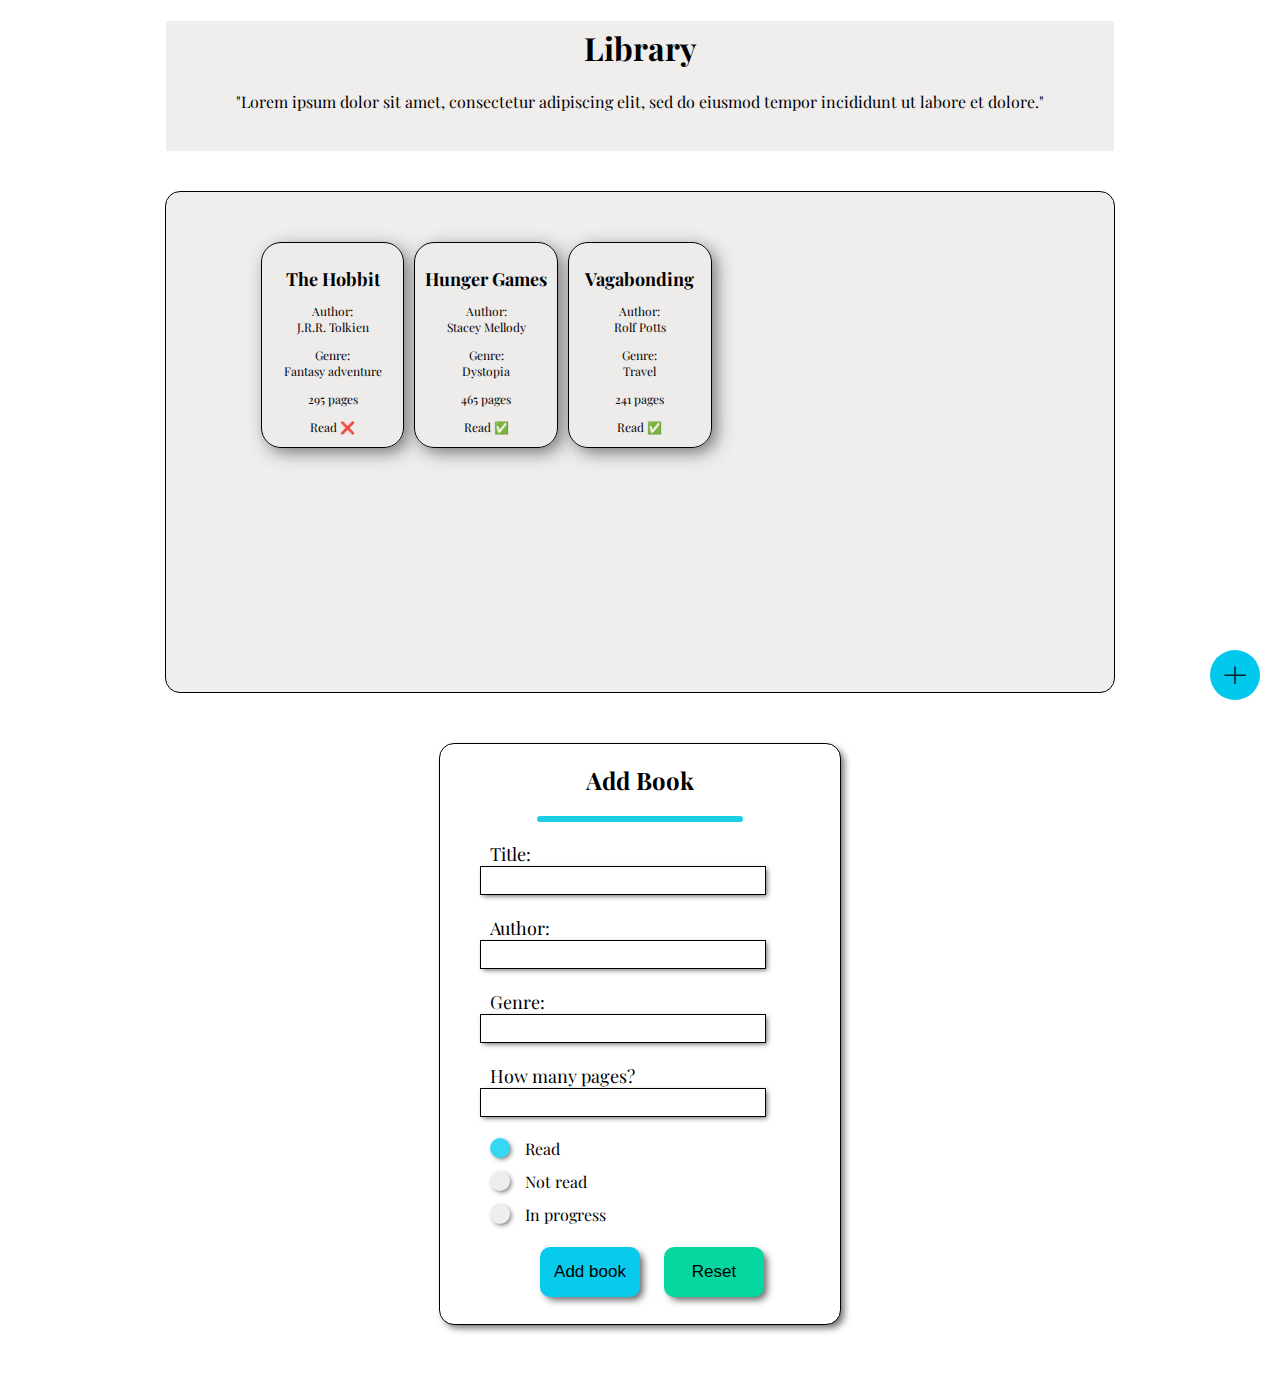
==== index.html @ d7f10670 "form added" ====
<!DOCTYPE html>
    <html lang="en">
    <head>
        <meta charset="UTF-8" />
        <meta name="viewport" content="width=device-width, initial-scale=1.0" />
        <link rel="stylesheet" href="styles.css" />
        <link
        href="https://fonts.googleapis.com/css2?family=Playfair+Display:wght@700&display=swap"
        rel="stylesheet"
        />
        <title>Library</title>
    </head>
    <body>
        <div class="container">
        <header>
            <h1>Library</h1>
            <p>
            "Lorem ipsum dolor sit amet, consectetur adipiscing elit, sed do
            eiusmod tempor incididunt ut labore et dolore."
            </p>
        </header>

        <div class="add-book">
            <img src="plus-512.png" alt="plus sign" />
        </div>

        <div class="library">
            <div class="grid-container">
            <!--This is where the book cards lives-->
            </div>
        </div>

        <form>
            <h2>Add Book</h2>
            <hr class="divider" />


                <label for="title" class="text-label">Title:</label>
                <br />
                <input type="text" id="title" name="title" value="" />

                <br /><br />

                <label for="author" class="text-label">Author:</label>
                <br />
                <input type="text" id="author" name="author" value="" />

                <br /><br />

                <label for="genre" class="text-label">Genre: </label>
                <br />
                <input type="text" id="genre" name="genre" value="" />

                <br /><br />

                <label for="pages" class="text-label">How many pages?</label>
                <br />

                <input type="number" id="pages" name="pages" min="1" max="99999" />

                <br /><br />

                <label for="book-read" class="radio-container"
                    >Read
                    <input
                    type="radio"
                    checked="checked"
                    name="readingStatus"
                    id="book-read"
                    value="read"
                    />
                    <span class="checkmark"></span>
                </label>
                <label for="not-read" class="radio-container"
                    >Not read
                    <input
                    type="radio"
                    name="readingStatus"
                    id="not-read"
                    value="not-read"
                    />
                    <span class="checkmark"></span>
                </label>
                <label for="in-progress" class="radio-container"
                    >In progress
                    <input
                    type="radio"
                    id="in-progress"
                    name="readingStatus"
                    value="in-progress"
                    />
                    <span class="checkmark"></span>
                </label>


            <input type="button" value="Add book" class="book-button" id="add-book" />
            <input type="reset" value="Reset" class="book-button" />
        </form>
        </div>

        <script src="library.js"></script>
    </body>
    </html>
---- styles.css ----
body {
    background-image: url(bookshelf.jpg);
    background-size: cover;
    font-family: 'Playfair Display', serif
}

header {
    text-align: center;
    margin: auto;
    background-color: rgba(238, 235, 235, 0.89);
    width: 75%;
    height: 130px;
}

header>h1 {
    padding-top: 5px;
}

/*add book button plus sign image*/
img {
    height: 50px;
    width: 50px;
}

form {
    background-color: rgb(255, 255, 255);
    border: 1px solid black;
    width: 400px;
    height: 580px;
    margin: 50px auto;
    border-radius: 15px;
    box-shadow: 4px 4px 7px -1px rgba(63, 61, 61, 0.75);
}

form h2 {
    text-align: center;
}

input {
    margin-left: 40px;
}

input[type="text"],
input[type="number"] {
    height: 25px;
    width: 70%;
    font-size: 15px;
    font-family: 'Playfair Display', serif;
    box-shadow: 2px 2px 5px -1px rgba(50, 50, 50, 0.75);
    border: 1px solid black;
}

input[type="radio"] {
    margin-left: 100px;
    color: #06d6a0;
}

input[type="button"] {
    margin-left: 100px;
    background-color:rgb(8, 202, 236);
}

input[type="reset"] {
    margin-left: 20px;
    background-color: #06d6a0;
}

/*This holds all the content*/
.container {
    width: 100%;
    height: 100%;
}
.library {
    text-align: center;
    margin: 40px auto;
    width: 75%;
    height: 500px;
    background-color: rgba(238, 235, 235, 0.89);
    border-radius: 15px;
    border: 1px solid black;
}

.grid-container {
    margin: auto;
    padding-top: 50px;
    width: 80%;
    height: 100%;
    display: grid;
    grid-template-columns: repeat(5, 1fr);
    grid-template-rows: repeat(4, 1fr);
    grid-column-gap: 10px;
    grid-row-gap: 10px;
}

.book-card {
    border: 1px solid black;
    font-size: 12px;
    border-radius: 20px;
    box-shadow: 5px 5px 17px -1px rgba(79, 79, 79, 0.79);
    background-color: rgba(238, 235, 235, 0.931);
    transition-duration: 1s;
}

.book-card:hover {
    transform: scale(1.1);
}

.book-card h4 {
    font-size: 150%;
    margin-bottom: 10px;
}

.add-book {
    background-color: rgb(0, 200, 236);
    height: 50px;
    width: 50px;
    border-radius: 10px;
    margin: auto;
    border-radius: 40px;
    position: absolute;
    top: 650px;
    right: 20px;
    z-index: 1;
    transition-duration: 0.5s;
}

.add-book:hover {
    transform: rotate(45deg) scale(1.2);
}


/*----------Form------------*/

.divider {
    width: 50%;
    border: 3px solid rgb(28, 206, 230);
    border-radius: 5px;
    margin-bottom: 20px;

}

.text-label {
    margin-left: 50px;
    font-size: 18px;
}
.book-button {
    margin-top: 10px;
    width: 100px;
    height: 50px;
    border-radius: 10px;
    border: none;
    box-shadow: 4px 4px 7px -1px rgba(50, 50, 50, 0.75);    
    font-size: 17px;
    transition-duration: 1s;
    }

.book-button:hover{
    transform: scale(1.1);
}
input[type="button"]:hover {
    background-color:rgb(98, 184, 255);
}

input[type="reset"]:hover {
    background-color: #06f096;
}

 /* The radio button container */
.radio-container {
    display: block;
    position: relative;
    padding-left: 35px;
    margin-bottom: 12px;
    margin-left: 50px;
    cursor: pointer;
    -webkit-user-select: none;
    -moz-user-select: none;
    -ms-user-select: none;
    user-select: none;
}

/* Hide the browser's default radio button */
.radio-container input {
    position: absolute;
    opacity: 0;
    cursor: pointer;
}

/* Create a custom radio button */
.checkmark {
    position: absolute;
    top: 0;
    left: 0;
    height: 20px;
    width: 20px;
    background-color: #eee;
    border-radius: 50%;
    box-shadow: 2px 2px 5px -1px rgba(50, 50, 50, 0.75);
}

/* On mouse-over, add a grey background color */
.radio-container:hover input ~ .checkmark {
    background-color: #ccc;
}

/* When the radio button is checked, add a blue background */
.radio-container input:checked ~ .checkmark {
    background-color: rgb(53, 215, 243);
}



@media only screen and (max-width: 1100px) {
    .grid-container {
        grid-template-columns: repeat(3, 1fr);
        grid-template-rows: repeat(4, 1fr);
    }
}

@media only screen and (max-width: 800px) {
    .grid-container {
        grid-template-columns: repeat(2, 1fr);
        grid-template-rows: repeat(4, 1fr);
    }
}

@media only screen and (max-width: 500px) {
    .library {
        height: fit-content;
    }

    .grid-container {
        grid-template-columns: repeat(1, 1fr);
        grid-auto-rows: minmax(min-content, max-content);
    }
}
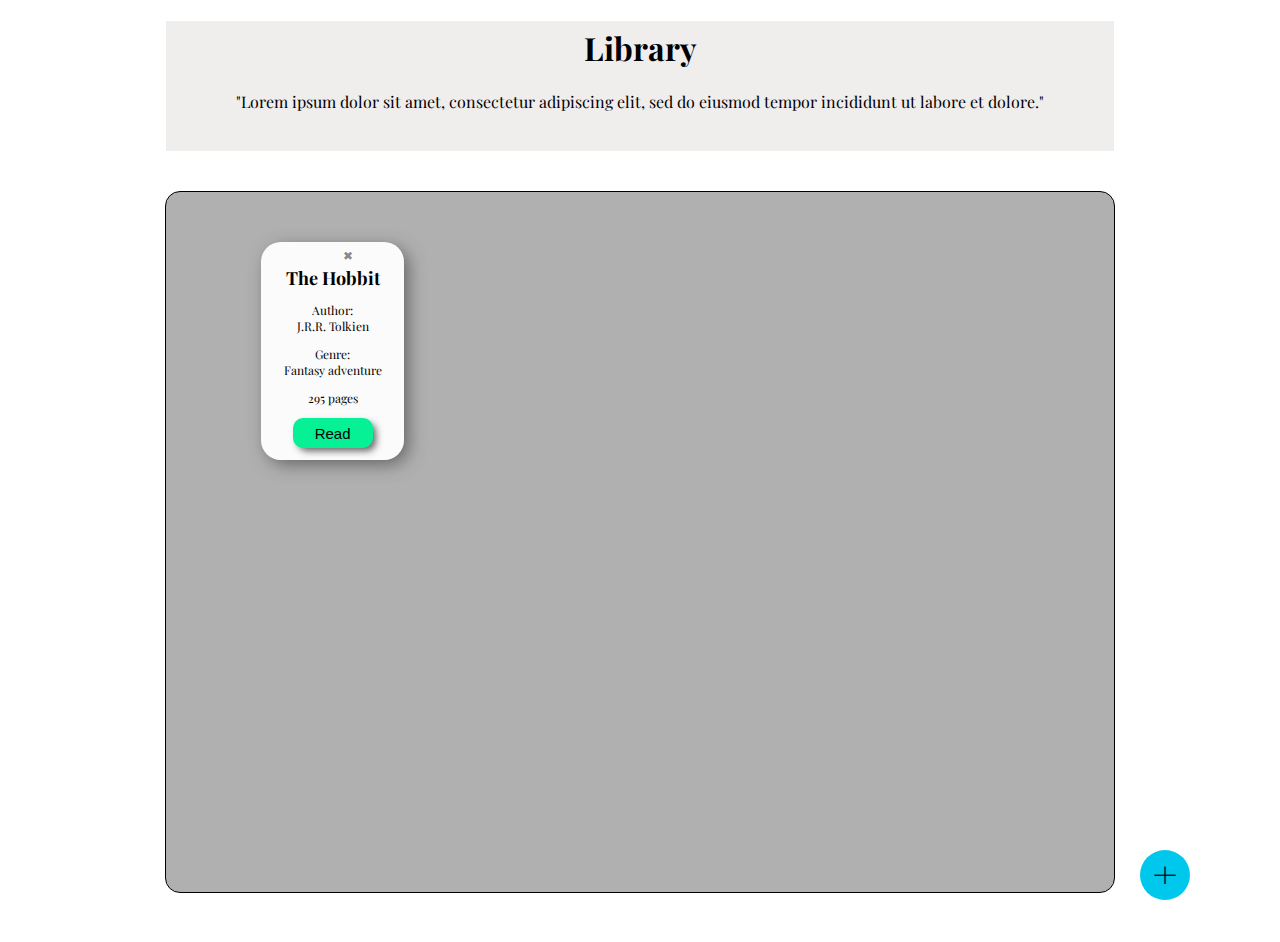
==== commit 3da384a5: "now u can add and remove books to and from library. From view and from array" ====
--- a/index.html
+++ b/index.html
@@ -27,10 +27,19 @@
         <div class="library">
             <div class="grid-container">
             <!--This is where the book cards lives-->
+                <div class="book-card">
+                    <span class='close-book-card'>&#10006;</span>
+                    <div><h4>The Hobbit</h4></div>
+                    <div><p>Author:<br> J.R.R. Tolkien</p></div>
+                    <div><p> Genre:<br> Fantasy adventure</p></div>
+                    <div><p> 295 pages</p></div>
+                    <div><button class="reading-status-btn">Read</button></div>
+                </div>
             </div>
         </div>
 
-        <form>
+        <form class='alert'>
+            <span class="close-window">&#10006;</span>
             <h2>Add Book</h2>
             <hr class="divider" />
 
@@ -38,18 +47,21 @@
                 <label for="title" class="text-label">Title:</label>
                 <br />
                 <input type="text" id="title" name="title" value="" />
+                
 
                 <br /><br />
 
                 <label for="author" class="text-label">Author:</label>
                 <br />
                 <input type="text" id="author" name="author" value="" />
+                
 
                 <br /><br />
 
                 <label for="genre" class="text-label">Genre: </label>
                 <br />
                 <input type="text" id="genre" name="genre" value="" />
+                
 
                 <br /><br />
 
@@ -57,6 +69,7 @@
                 <br />
 
                 <input type="number" id="pages" name="pages" min="1" max="99999" />
+
 
                 <br /><br />
 
@@ -93,8 +106,8 @@
                 </label>
 
 
-            <input type="button" value="Add book" class="book-button" id="add-book" />
-            <input type="reset" value="Reset" class="book-button" />
+            <input type="button" value="Add book" class="book-button" id="add-book-btn" />
+            <input type="reset" value="Reset" class="book-button" id="reset-btn" />
         </form>
         </div>
 
--- a/styles.css
+++ b/styles.css
@@ -23,14 +23,20 @@
 }
 
 form {
-    background-color: rgb(255, 255, 255);
+    background-color: rgba(255, 255, 255, 0.979);
     border: 1px solid black;
     width: 400px;
     height: 580px;
     margin: 50px auto;
     border-radius: 15px;
     box-shadow: 4px 4px 7px -1px rgba(63, 61, 61, 0.75);
-}
+    position: absolute;
+    top: 20%;
+    right: 40%;
+    z-index: 1;
+    display: none;
+}
+
 
 form h2 {
     text-align: center;
@@ -55,14 +61,8 @@
     color: #06d6a0;
 }
 
-input[type="button"] {
-    margin-left: 100px;
-    background-color:rgb(8, 202, 236);
-}
-
-input[type="reset"] {
-    margin-left: 20px;
-    background-color: #06d6a0;
+.make-invisible {
+    display: none;
 }
 
 /*This holds all the content*/
@@ -70,14 +70,16 @@
     width: 100%;
     height: 100%;
 }
+
 .library {
     text-align: center;
     margin: 40px auto;
     width: 75%;
-    height: 500px;
-    background-color: rgba(238, 235, 235, 0.89);
+    height: 700px;
+    background-color: rgba(0, 0, 0, 0.308);
+    border: 1px solid black;
     border-radius: 15px;
-    border: 1px solid black;
+
 }
 
 .grid-container {
@@ -93,11 +95,10 @@
 }
 
 .book-card {
-    border: 1px solid black;
     font-size: 12px;
     border-radius: 20px;
     box-shadow: 5px 5px 17px -1px rgba(79, 79, 79, 0.79);
-    background-color: rgba(238, 235, 235, 0.931);
+    background-color: rgba(255, 255, 255, 0.952);
     transition-duration: 1s;
 }
 
@@ -109,6 +110,63 @@
     font-size: 150%;
     margin-bottom: 10px;
 }
+
+.close-book-card {
+    position: absolute;
+    width: 20px;
+    height: 20px;
+    margin-left: 5px;
+    margin-top: 5px;
+    color: rgb(138, 136, 136);
+    cursor: pointer;
+}
+.close-book-card:hover {
+    color: black;
+}
+
+
+/*inside book-card button*/
+.reading-status-btn {
+    width: 80px;
+    height: 30px;
+    margin-bottom: 12px;
+    border-radius: 10px;
+    border: none;
+    box-shadow: 4px 4px 7px -1px rgba(50, 50, 50, 0.75);
+    font-size: 15px;
+    transition-duration: 0.5s;
+    background-color: #06f096;
+}
+
+.not-read-btn {
+    background-color: #f35858;
+}
+
+.in-progress-btn {
+    background-color: rgb(98, 135, 255);
+    font-size: 13px;
+}
+
+.reading-status-btn:hover {
+    animation: rotation 0.5s 0.1s linear;
+}
+
+@keyframes rotation {
+    25% {
+        transform: rotate(5deg);
+    }
+    50% {
+        transform: rotate(0deg);
+    }
+    75% {
+        transform: rotate(-5deg);
+    }
+    100% {
+        transform: rotate(0deg);
+    }
+}
+
+
 
 .add-book {
     background-color: rgb(0, 200, 236);
@@ -118,8 +176,8 @@
     margin: auto;
     border-radius: 40px;
     position: absolute;
-    top: 650px;
-    right: 20px;
+    top: 850px;
+    right: 90px;
     z-index: 1;
     transition-duration: 0.5s;
 }
@@ -130,6 +188,20 @@
 
 
 /*----------Form------------*/
+
+.close-window {    
+    text-align: center;
+    width: 5%;
+    height: 5%;
+    margin-left: 93%;
+    margin-top: 5px;
+    position: absolute;
+    cursor: pointer;
+}
+
+.close-window:hover {
+    color: rgb(126, 126, 126);
+}
 
 .divider {
     width: 50%;
@@ -143,29 +215,24 @@
     margin-left: 50px;
     font-size: 18px;
 }
+
 .book-button {
     margin-top: 10px;
     width: 100px;
     height: 50px;
     border-radius: 10px;
     border: none;
-    box-shadow: 4px 4px 7px -1px rgba(50, 50, 50, 0.75);    
+    box-shadow: 4px 4px 7px -1px rgba(50, 50, 50, 0.75);
     font-size: 17px;
-    transition-duration: 1s;
-    }
-
-.book-button:hover{
+    transition-duration: 0.5s;
+}
+
+.book-button:hover {
     transform: scale(1.1);
 }
-input[type="button"]:hover {
-    background-color:rgb(98, 184, 255);
-}
-
-input[type="reset"]:hover {
-    background-color: #06f096;
-}
-
- /* The radio button container */
+
+
+/* The radio button container */
 .radio-container {
     display: block;
     position: relative;
@@ -199,25 +266,62 @@
 }
 
 /* On mouse-over, add a grey background color */
-.radio-container:hover input ~ .checkmark {
+.radio-container:hover input~.checkmark {
     background-color: #ccc;
 }
 
 /* When the radio button is checked, add a blue background */
-.radio-container input:checked ~ .checkmark {
+.radio-container input:checked~.checkmark {
     background-color: rgb(53, 215, 243);
 }
 
+/* Show green borders when valid */
+input[data-state="valid"] {
+    border-color: hsl(120, 76%, 50%);
+}
+
+/* Show red borders when filled, but invalid */
+input[data-state="invalid"] {
+    border-color: hsl(0, 76%, 50%);
+    ;
+}
+
+
+#add-book-btn {
+    margin-left: 100px;
+    background-color: rgb(8, 202, 236);
+}
+
+#reset-btn {
+    margin-left: 20px;
+    background-color: #06d6a0;
+}
+
+#add-book-btn:hover {
+    background-color: rgb(98, 135, 255);
+}
+
+#reset-btn:hover {
+    background-color: #06f096;
+}
 
 
 @media only screen and (max-width: 1100px) {
+    form {
+        top: 20%;
+        right: 30%;
+    }
+
     .grid-container {
         grid-template-columns: repeat(3, 1fr);
         grid-template-rows: repeat(4, 1fr);
     }
+
+
 }
 
 @media only screen and (max-width: 800px) {
+
     .grid-container {
         grid-template-columns: repeat(2, 1fr);
         grid-template-rows: repeat(4, 1fr);
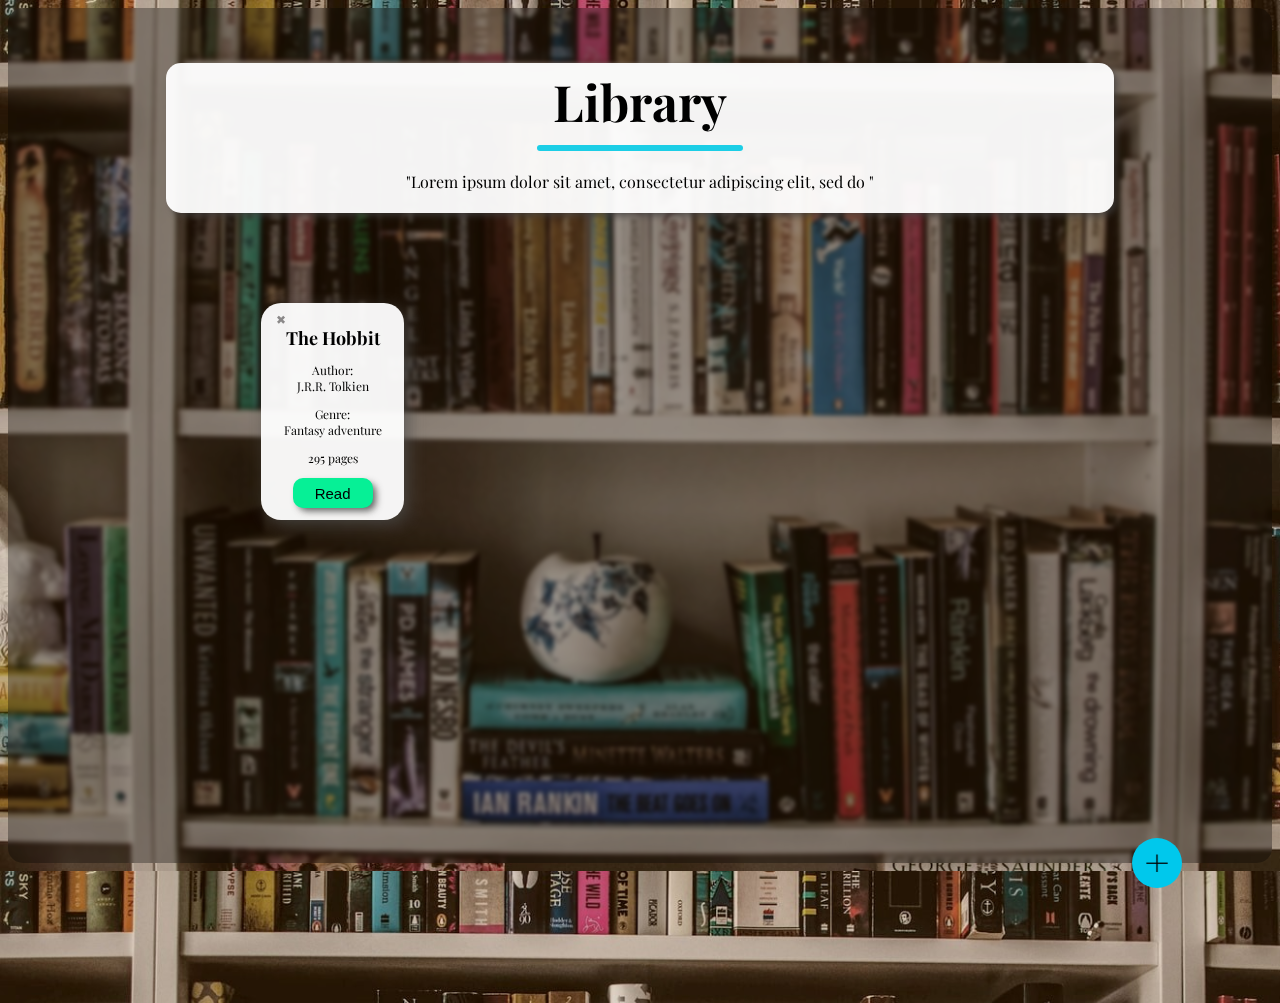
==== commit 67bac732: "library works, just little details remain" ====
--- a/index.html
+++ b/index.html
@@ -4,19 +4,19 @@
         <meta charset="UTF-8" />
         <meta name="viewport" content="width=device-width, initial-scale=1.0" />
         <link rel="stylesheet" href="styles.css" />
-        <link
-        href="https://fonts.googleapis.com/css2?family=Playfair+Display:wght@700&display=swap"
-        rel="stylesheet"
-        />
+        <link href="https://fonts.googleapis.com/css2?family=Playfair+Display:wght@700&display=swap" rel="stylesheet"/>
+        <link rel="shortcut icon" href="favi.png" type="image/x-icon">
         <title>Library</title>
     </head>
     <body>
         <div class="container">
+            <br>
         <header>
             <h1>Library</h1>
+            <hr class="divider" />
             <p>
             "Lorem ipsum dolor sit amet, consectetur adipiscing elit, sed do
-            eiusmod tempor incididunt ut labore et dolore."
+            "
             </p>
         </header>
 
@@ -29,11 +29,14 @@
             <!--This is where the book cards lives-->
                 <div class="book-card">
                     <span class='close-book-card'>&#10006;</span>
-                    <div><h4>The Hobbit</h4></div>
-                    <div><p>Author:<br> J.R.R. Tolkien</p></div>
-                    <div><p> Genre:<br> Fantasy adventure</p></div>
-                    <div><p> 295 pages</p></div>
-                    <div><button class="reading-status-btn">Read</button></div>
+                    <div class="book-info">
+                        <div><h4>The Hobbit</h4></div>
+                        <div><p>Author:<br> J.R.R. Tolkien</p></div>
+                        <div><p> Genre:<br> Fantasy adventure</p></div>
+                        <div><p> 295 pages</p></div>
+                        <div><button class="reading-status-btn read">Read</button></div>
+                    </div>
+
                 </div>
             </div>
         </div>
--- a/styles.css
+++ b/styles.css
@@ -1,19 +1,25 @@
 body {
-    background-image: url(bookshelf.jpg);
+    background-image: url(libr1.jpg);
     background-size: cover;
-    font-family: 'Playfair Display', serif
+    font-family: 'Playfair Display', serif;
+    height: 95vh;
 }
 
 header {
     text-align: center;
     margin: auto;
-    background-color: rgba(238, 235, 235, 0.89);
+    background-color: rgba(255, 255, 255, 0.952);
     width: 75%;
-    height: 130px;
+    height: 150px;
+    box-shadow: 4px 4px 7px -1px rgba(63, 61, 61, 0.75);
+    border-radius: 15px;
+    transition-duration: 0.5s;
 }
 
 header>h1 {
     padding-top: 5px;
+    font-size: 50px;
+    margin-bottom: 10px;
 }
 
 /*add book button plus sign image*/
@@ -25,18 +31,18 @@
 form {
     background-color: rgba(255, 255, 255, 0.979);
     border: 1px solid black;
-    width: 400px;
-    height: 580px;
+    width: 420px;
+    height: 600px;
     margin: 50px auto;
     border-radius: 15px;
     box-shadow: 4px 4px 7px -1px rgba(63, 61, 61, 0.75);
     position: absolute;
-    top: 20%;
+    top: 10%;
     right: 40%;
     z-index: 1;
     display: none;
-}
-
+    transition: all 1s linear;
+}
 
 form h2 {
     text-align: center;
@@ -61,14 +67,28 @@
     color: #06d6a0;
 }
 
-.make-invisible {
+.hidden {
     display: none;
+  }
+  
+  .visuallyhidden {
+    opacity: 0;
+  }
+
+
+/*When form is opened, background is blurred*/
+.filter-on {
+    filter: blur(5px);
 }
 
 /*This holds all the content*/
 .container {
     width: 100%;
     height: 100%;
+    background-color: rgba(0, 0, 0, 0.308);
+    backdrop-filter: blur(2px);
+    border-radius: 15px;
+
 }
 
 .library {
@@ -76,10 +96,7 @@
     margin: 40px auto;
     width: 75%;
     height: 700px;
-    background-color: rgba(0, 0, 0, 0.308);
-    border: 1px solid black;
     border-radius: 15px;
-
 }
 
 .grid-container {
@@ -95,6 +112,7 @@
 }
 
 .book-card {
+    text-align: left;
     font-size: 12px;
     border-radius: 20px;
     box-shadow: 5px 5px 17px -1px rgba(79, 79, 79, 0.79);
@@ -110,20 +128,22 @@
     font-size: 150%;
     margin-bottom: 10px;
 }
+.book-info {
+    text-align: center;
+}
 
 .close-book-card {
     position: absolute;
     width: 20px;
     height: 20px;
-    margin-left: 5px;
-    margin-top: 5px;
+    margin-left: 15px;
+    margin-top: 8px;
     color: rgb(138, 136, 136);
     cursor: pointer;
 }
 .close-book-card:hover {
     color: black;
 }
-
 
 /*inside book-card button*/
 .reading-status-btn {
@@ -143,7 +163,7 @@
 }
 
 .in-progress-btn {
-    background-color: rgb(98, 135, 255);
+    background-color: #fbe14b;
     font-size: 13px;
 }
 
@@ -176,7 +196,7 @@
     margin: auto;
     border-radius: 40px;
     position: absolute;
-    top: 850px;
+    top: 830px;
     right: 90px;
     z-index: 1;
     transition-duration: 0.5s;
@@ -190,25 +210,25 @@
 /*----------Form------------*/
 
 .close-window {    
-    text-align: center;
     width: 5%;
     height: 5%;
-    margin-left: 93%;
+    margin-left: 3%;
     margin-top: 5px;
     position: absolute;
     cursor: pointer;
+    color: rgb(126, 126, 126);
 }
 
 .close-window:hover {
-    color: rgb(126, 126, 126);
+    color: rgb(42, 41, 41);
+
 }
 
 .divider {
-    width: 50%;
+    width: 200px;
     border: 3px solid rgb(28, 206, 230);
     border-radius: 5px;
     margin-bottom: 20px;
-
 }
 
 .text-label {
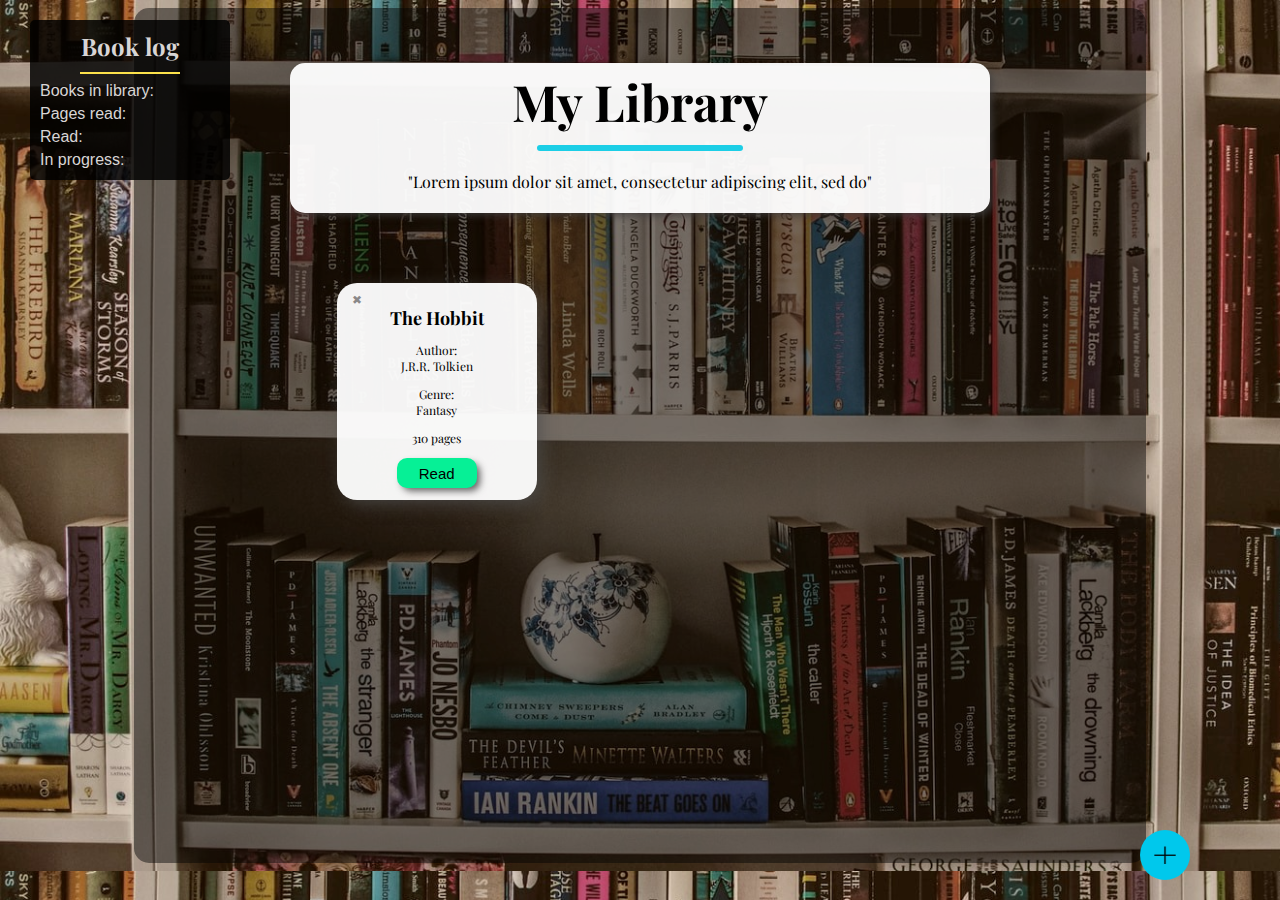
==== commit 757558cc: "js functions ready and done" ====
--- a/index.html
+++ b/index.html
@@ -5,65 +5,67 @@
         <meta name="viewport" content="width=device-width, initial-scale=1.0" />
         <link rel="stylesheet" href="styles.css" />
         <link href="https://fonts.googleapis.com/css2?family=Playfair+Display:wght@700&display=swap" rel="stylesheet"/>
-        <link rel="shortcut icon" href="favi.png" type="image/x-icon">
+        <link rel="shortcut icon" href="favicon.png" type="image/x-icon">
         <title>Library</title>
     </head>
     <body>
+
+        
         <div class="container">
-            <br>
+
+        <br>
+
+
         <header>
-            <h1>Library</h1>
+            <h1>My Library</h1>
             <hr class="divider" />
-            <p>
-            "Lorem ipsum dolor sit amet, consectetur adipiscing elit, sed do
-            "
-            </p>
+            <p>"Lorem ipsum dolor sit amet, consectetur adipiscing elit, sed do"</p>
         </header>
 
-        <div class="add-book">
+        
+        <div class="book-log">
+            <h2>Book log</h2>
+            <hr class="book-log-divider">
+            <p class="log-counter book-counter">Books in library: </p>
+            <p class="log-counter pages-counter">Pages read: </p>
+            <p class="log-counter read-books-counter">Read: </p>
+            <p class="log-counter in-progress-counter">In progress: </p>
+        </div>
+
+        <div class="open-form-btn">
             <img src="plus-512.png" alt="plus sign" />
         </div>
 
         <div class="library">
             <div class="grid-container">
             <!--This is where the book cards lives-->
-                <div class="book-card">
-                    <span class='close-book-card'>&#10006;</span>
-                    <div class="book-info">
-                        <div><h4>The Hobbit</h4></div>
-                        <div><p>Author:<br> J.R.R. Tolkien</p></div>
-                        <div><p> Genre:<br> Fantasy adventure</p></div>
-                        <div><p> 295 pages</p></div>
-                        <div><button class="reading-status-btn read">Read</button></div>
-                    </div>
 
-                </div>
             </div>
         </div>
 
-        <form class='alert'>
-            <span class="close-window">&#10006;</span>
+        <form>
+            <span class="close-form-btn">&#10006;</span>
             <h2>Add Book</h2>
             <hr class="divider" />
 
 
                 <label for="title" class="text-label">Title:</label>
                 <br />
-                <input type="text" id="title" name="title" value="" />
+                <input class="input-field" required type="text" id="title" name="title" value="" />
                 
 
                 <br /><br />
 
                 <label for="author" class="text-label">Author:</label>
                 <br />
-                <input type="text" id="author" name="author" value="" />
+                <input class="input-field" required type="text" id="author" name="author" value="" />
                 
 
                 <br /><br />
 
                 <label for="genre" class="text-label">Genre: </label>
                 <br />
-                <input type="text" id="genre" name="genre" value="" />
+                <input class="input-field"  required type="text" id="genre" name="genre" value="" />
                 
 
                 <br /><br />
@@ -71,7 +73,7 @@
                 <label for="pages" class="text-label">How many pages?</label>
                 <br />
 
-                <input type="number" id="pages" name="pages" min="1" max="99999" />
+                <input class="input-field" required type="number" id="pages" name="pages" min="1" max="99999" value="0"/>
 
 
                 <br /><br />
@@ -109,7 +111,7 @@
                 </label>
 
 
-            <input type="button" value="Add book" class="book-button" id="add-book-btn" />
+            <input type="button" value="Add book" class="book-button" id="add-book-btn"/>
             <input type="reset" value="Reset" class="book-button" id="reset-btn" />
         </form>
         </div>
--- a/styles.css
+++ b/styles.css
@@ -1,15 +1,16 @@
 body {
+    font-family: 'Playfair Display', serif;
+    height: 95vh;
+    
     background-image: url(libr1.jpg);
     background-size: cover;
-    font-family: 'Playfair Display', serif;
-    height: 95vh;
 }
 
 header {
     text-align: center;
     margin: auto;
     background-color: rgba(255, 255, 255, 0.952);
-    width: 75%;
+    max-width: 700px;
     height: 150px;
     box-shadow: 4px 4px 7px -1px rgba(63, 61, 61, 0.75);
     border-radius: 15px;
@@ -52,6 +53,7 @@
     margin-left: 40px;
 }
 
+
 input[type="text"],
 input[type="number"] {
     height: 25px;
@@ -67,14 +69,41 @@
     color: #06d6a0;
 }
 
-.hidden {
-    display: none;
-  }
-  
-  .visuallyhidden {
-    opacity: 0;
-  }
-
+.book-log {   
+    font-family: sans-serif; 
+    position: absolute;
+    top: 20px;
+    margin-left: 20px;
+    width: 200px;
+    height: 160px;
+    border-radius: 5px;    
+    background-color: rgba(0, 0, 0, 0.835);
+    color: rgb(216, 213, 213);
+    
+}
+
+.book-log h2 {
+    font-family: 'Playfair Display', serif;
+    margin-top: 10px;
+    text-align: center;
+    margin-bottom: 10px;
+}
+
+.log-counter {
+    margin: 5px 10px;
+}
+
+.book-log-divider {
+    background-color: #fbe14b;
+    width: 50%;
+    height: 2px;
+    border: none;
+}
+
+/*If user trys to submit book without filling input fields this animation is run in form*/
+.inputs-not-filled {
+    animation: rotation 0.2s 0.1s linear;
+}
 
 /*When form is opened, background is blurred*/
 .filter-on {
@@ -83,30 +112,28 @@
 
 /*This holds all the content*/
 .container {
-    width: 100%;
+    width: 80%;
     height: 100%;
-    background-color: rgba(0, 0, 0, 0.308);
-    backdrop-filter: blur(2px);
+    background-color: rgba(2, 2, 2, 0.459);
+    margin: auto;
     border-radius: 15px;
-
 }
 
 .library {
     text-align: center;
     margin: 40px auto;
     width: 75%;
-    height: 700px;
     border-radius: 15px;
 }
 
 .grid-container {
-    margin: auto;
-    padding-top: 50px;
+    text-align: center;
+    margin: 0px auto;
+    padding: 30px 50px;
     width: 80%;
-    height: 100%;
     display: grid;
-    grid-template-columns: repeat(5, 1fr);
-    grid-template-rows: repeat(4, 1fr);
+    grid-template-columns: repeat(5, 200px);;
+    grid-auto-rows: minmax(150px, 1fr);
     grid-column-gap: 10px;
     grid-row-gap: 10px;
 }
@@ -171,6 +198,8 @@
     animation: rotation 0.5s 0.1s linear;
 }
 
+
+
 @keyframes rotation {
     25% {
         transform: rotate(5deg);
@@ -187,8 +216,7 @@
 }
 
 
-
-.add-book {
+.open-form-btn {
     background-color: rgb(0, 200, 236);
     height: 50px;
     width: 50px;
@@ -202,14 +230,14 @@
     transition-duration: 0.5s;
 }
 
-.add-book:hover {
+.open-form-btn:hover {
     transform: rotate(45deg) scale(1.2);
 }
 
 
 /*----------Form------------*/
 
-.close-window {    
+.close-form-btn {    
     width: 5%;
     height: 5%;
     margin-left: 3%;
@@ -219,7 +247,7 @@
     color: rgb(126, 126, 126);
 }
 
-.close-window:hover {
+.close-form-btn:hover {
     color: rgb(42, 41, 41);
 
 }
@@ -326,35 +354,51 @@
 }
 
 
-@media only screen and (max-width: 1100px) {
-    form {
-        top: 20%;
-        right: 30%;
-    }
-
+@media only screen and (max-width: 1600px) and (min-width: 1200px) { 
+    .book-log {
+        left: 10px;
+        
+    }
+}
+
+@media only screen and (max-width: 1200px) {
+
+    .book-log {
+        top: 290px;
+        left: 0;
+    }
     .grid-container {
         grid-template-columns: repeat(3, 1fr);
-        grid-template-rows: repeat(4, 1fr);
-    }
-
-
-}
-
-@media only screen and (max-width: 800px) {
+    }
+
+
+}
+
+
+@media only screen and (max-width: 950px) {
 
     .grid-container {
         grid-template-columns: repeat(2, 1fr);
-        grid-template-rows: repeat(4, 1fr);
-    }
-}
-
-@media only screen and (max-width: 500px) {
-    .library {
-        height: fit-content;
+    }
+}
+
+@media only screen and (max-width: 550px) {
+
+    .book-log {
+        margin: auto;
     }
 
     .grid-container {
         grid-template-columns: repeat(1, 1fr);
-        grid-auto-rows: minmax(min-content, max-content);
+    }
+
+    .book-card {
+        font-size: 18px;
+    }
+
+    .reading-status-btn {
+        width: 100px;
+        height: 50px;
+        font-size: 18px;
     }
 }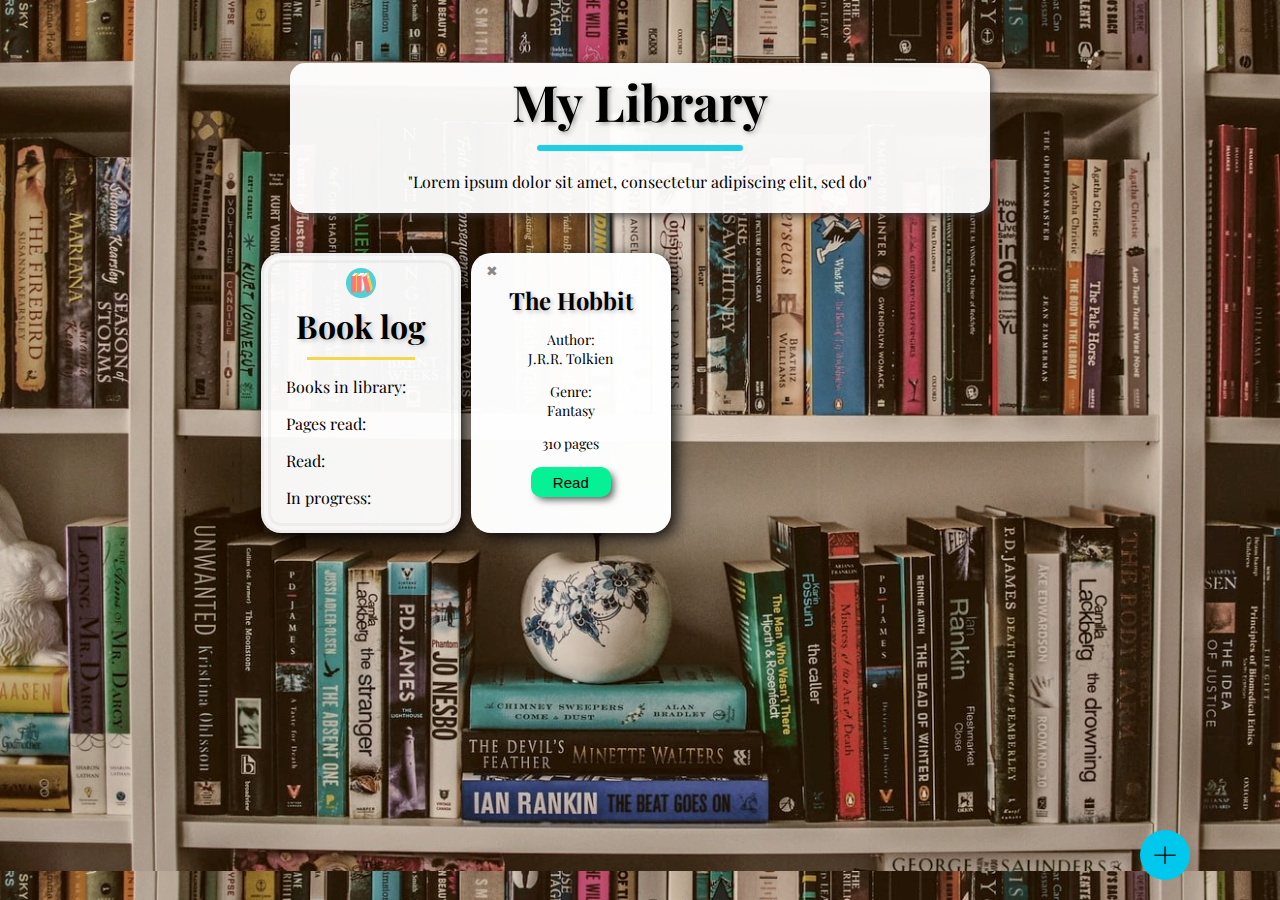
==== commit 86821010: "media querrys added and modified" ====
--- a/index.html
+++ b/index.html
@@ -23,14 +23,7 @@
         </header>
 
         
-        <div class="book-log">
-            <h2>Book log</h2>
-            <hr class="book-log-divider">
-            <p class="log-counter book-counter">Books in library: </p>
-            <p class="log-counter pages-counter">Pages read: </p>
-            <p class="log-counter read-books-counter">Read: </p>
-            <p class="log-counter in-progress-counter">In progress: </p>
-        </div>
+
 
         <div class="open-form-btn">
             <img src="plus-512.png" alt="plus sign" />
@@ -38,9 +31,20 @@
 
         <div class="library">
             <div class="grid-container">
+            
+            <div id="book-log" class="book-card ">
+                <div class="lib-logo-container"><img class="logo" src="favicon.png"></div>            
+                <h2>Book log</h2>
+                <hr class="book-log-divider">
+                <p class="log-counter book-counter">Books in library: </p>
+                <p class="log-counter pages-counter">Pages read: </p>
+                <p class="log-counter read-books-counter">Read: </p>
+                <p class="log-counter in-progress-counter">In progress: </p>            
+            </div>
+
             <!--This is where the book cards lives-->
+            </div>
 
-            </div>
         </div>
 
         <form>
--- a/styles.css
+++ b/styles.css
@@ -21,6 +21,8 @@
     padding-top: 5px;
     font-size: 50px;
     margin-bottom: 10px;
+    text-shadow: 2px 2px 4px rgba(150, 150, 150, 0.829);
+
 }
 
 /*add book button plus sign image*/
@@ -34,15 +36,17 @@
     border: 1px solid black;
     width: 420px;
     height: 600px;
-    margin: 50px auto;
     border-radius: 15px;
     box-shadow: 4px 4px 7px -1px rgba(63, 61, 61, 0.75);
-    position: absolute;
-    top: 10%;
-    right: 40%;
     z-index: 1;
     display: none;
     transition: all 1s linear;
+    position: absolute; 
+    left: 0; 
+    right: 0; 
+    top: 100px;
+    margin-left: auto; 
+    margin-right: auto; 
 }
 
 form h2 {
@@ -68,35 +72,39 @@
     margin-left: 100px;
     color: #06d6a0;
 }
-
-.book-log {   
-    font-family: sans-serif; 
-    position: absolute;
-    top: 20px;
-    margin-left: 20px;
-    width: 200px;
-    height: 160px;
-    border-radius: 5px;    
-    background-color: rgba(0, 0, 0, 0.835);
-    color: rgb(216, 213, 213);
-    
-}
-
-.book-log h2 {
-    font-family: 'Playfair Display', serif;
-    margin-top: 10px;
-    text-align: center;
+#book-log {   
+    background-color: #fffffff5;
+    font-size: 1em;
+    border: 10px double rgba(10, 10, 10, 0.041);
+}
+
+.lib-logo-container {
+    text-align: center;
+}
+
+.logo {
+    margin-top: 5px;
+    width: 30px;
+    height: 30px;
+}
+
+#book-log h2 {
+    font-size: 2em;
+    text-align: center;
+    margin-top: 2px;
     margin-bottom: 10px;
+    text-shadow: 2px 2px 4px rgba(179, 179, 179, 0.829);
+
 }
 
 .log-counter {
-    margin: 5px 10px;
+    margin-left: 15px;
 }
 
 .book-log-divider {
-    background-color: #fbe14b;
-    width: 50%;
-    height: 2px;
+    background-color: #f3d949;
+    width: 60%;
+    height: 3px;
     border: none;
 }
 
@@ -114,7 +122,7 @@
 .container {
     width: 80%;
     height: 100%;
-    background-color: rgba(2, 2, 2, 0.459);
+
     margin: auto;
     border-radius: 15px;
 }
@@ -123,27 +131,28 @@
     text-align: center;
     margin: 40px auto;
     width: 75%;
+    height: auto;
     border-radius: 15px;
 }
 
 .grid-container {
     text-align: center;
     margin: 0px auto;
-    padding: 30px 50px;
-    width: 80%;
     display: grid;
+    width: auto;
     grid-template-columns: repeat(5, 200px);;
-    grid-auto-rows: minmax(150px, 1fr);
+    grid-auto-rows: minmax(260px, 280px) 260px;
     grid-column-gap: 10px;
     grid-row-gap: 10px;
+    justify-content:baseline;
 }
 
 .book-card {
     text-align: left;
-    font-size: 12px;
-    border-radius: 20px;
-    box-shadow: 5px 5px 17px -1px rgba(79, 79, 79, 0.79);
-    background-color: rgba(255, 255, 255, 0.952);
+    font-size: 14px;
+    border-radius: 20px;    
+    box-shadow: 5px 5px 17px -1px rgb(0, 0, 0);
+    background-color: rgba(255, 255, 255, 0.986);
     transition-duration: 1s;
 }
 
@@ -152,8 +161,9 @@
 }
 
 .book-card h4 {
-    font-size: 150%;
+    font-size: 170%;
     margin-bottom: 10px;
+    text-shadow: 2px 2px 4px rgba(179, 179, 179, 0.829);
 }
 .book-info {
     text-align: center;
@@ -323,16 +333,7 @@
     background-color: rgb(53, 215, 243);
 }
 
-/* Show green borders when valid */
-input[data-state="valid"] {
-    border-color: hsl(120, 76%, 50%);
-}
-
-/* Show red borders when filled, but invalid */
-input[data-state="invalid"] {
-    border-color: hsl(0, 76%, 50%);
-    ;
-}
+
 
 
 #add-book-btn {
@@ -354,51 +355,57 @@
 }
 
 
-@media only screen and (max-width: 1600px) and (min-width: 1200px) { 
-    .book-log {
-        left: 10px;
+/*1000 asti on hyvä*/
+
+
+
+@media only screen and (max-width: 950px) {
+
+    .grid-container {
+        grid-template-columns: repeat(2, 235px);
+
+
+    }
+}
+
+@media only screen and (max-width: 720px) {
+
+    .grid-container {
+        grid-template-columns: repeat(2, 200px);
+    }
+
+}
+
+@media only screen and (max-width: 570px) {
+
+    form {
+        width: 330px;
+    }
+
+    #add-book-btn {
+        margin-left: 50px;
+    }
+    
+    #reset-btn {
+        margin-left: 20px;
         
     }
-}
-
-@media only screen and (max-width: 1200px) {
-
-    .book-log {
-        top: 290px;
-        left: 0;
-    }
+
     .grid-container {
-        grid-template-columns: repeat(3, 1fr);
-    }
-
-
-}
-
-
-@media only screen and (max-width: 950px) {
-
-    .grid-container {
-        grid-template-columns: repeat(2, 1fr);
-    }
-}
-
-@media only screen and (max-width: 550px) {
-
-    .book-log {
-        margin: auto;
-    }
-
-    .grid-container {
-        grid-template-columns: repeat(1, 1fr);
-    }
-
-    .book-card {
-        font-size: 18px;
-    }
-
-    .reading-status-btn {
-        width: 100px;
-        height: 50px;
-        font-size: 18px;
+        grid-template-columns: repeat(2, 180px);
+    }
+
+}
+
+@media only screen and (max-width: 530px) {
+    .grid-container {        
+        grid-template-columns: repeat(1, 200px);
+        justify-content: center;
+    }
+
+    .open-form-btn {
+        top: 20px;
+        right: 0px;
+        position: relative;
     }
 }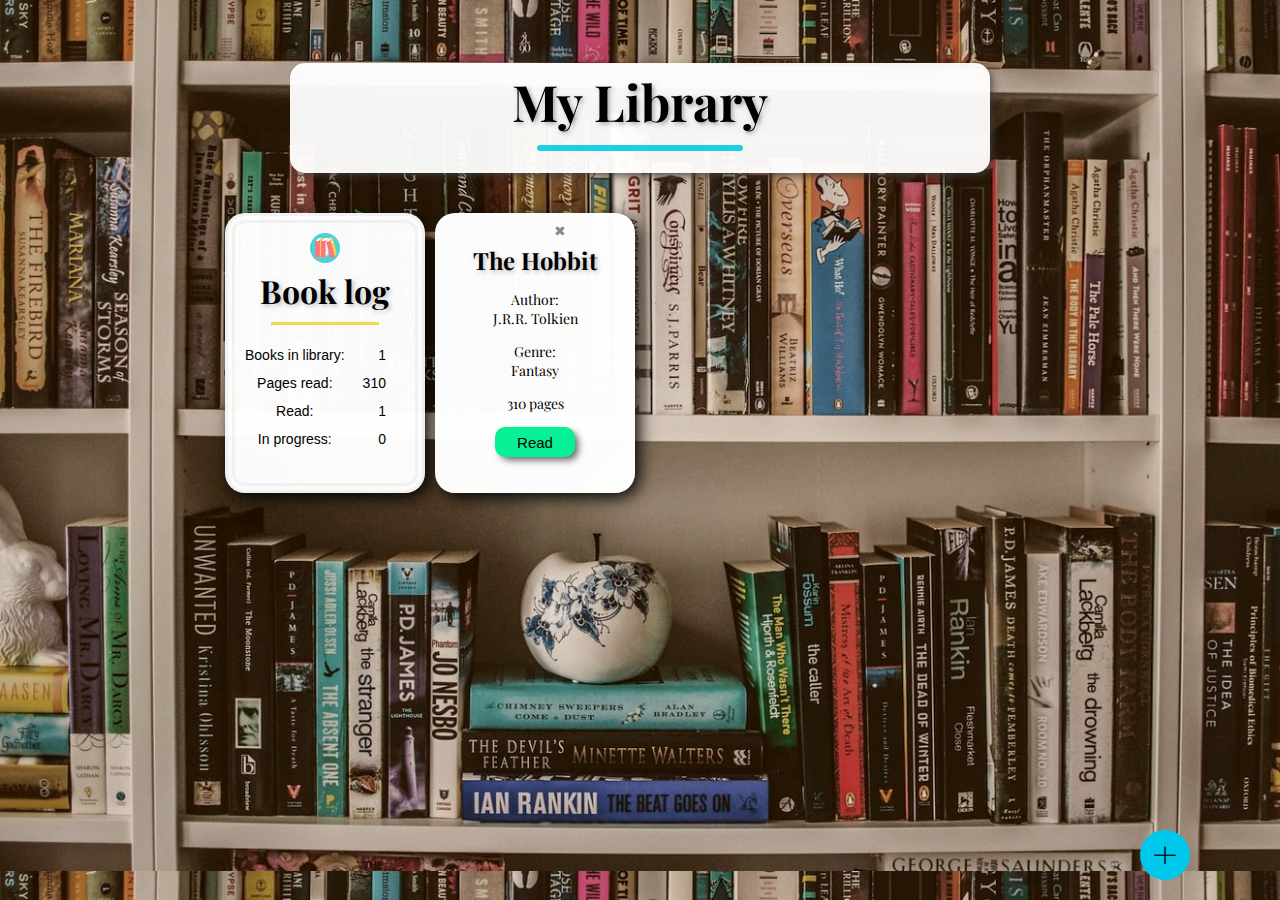
==== commit ab9a8875: "more styles added and improved" ====
--- a/index.html
+++ b/index.html
@@ -19,27 +19,39 @@
         <header>
             <h1>My Library</h1>
             <hr class="divider" />
-            <p>"Lorem ipsum dolor sit amet, consectetur adipiscing elit, sed do"</p>
-        </header>
-
-        
-
+        </header>       
 
         <div class="open-form-btn">
             <img src="plus-512.png" alt="plus sign" />
         </div>
 
         <div class="library">
-            <div class="grid-container">
-            
+            <div class="grid-container">           
+
             <div id="book-log" class="book-card ">
                 <div class="lib-logo-container"><img class="logo" src="favicon.png"></div>            
                 <h2>Book log</h2>
                 <hr class="book-log-divider">
-                <p class="log-counter book-counter">Books in library: </p>
-                <p class="log-counter pages-counter">Pages read: </p>
-                <p class="log-counter read-books-counter">Read: </p>
-                <p class="log-counter in-progress-counter">In progress: </p>            
+                    <table class="tg">
+                        <tbody>
+                            <tr>
+                                <td>Books in library: </td>
+                                <td class="tg-dvpl"><span class="book-counter"></span></td>
+                            </tr>
+                            <tr>
+                                <td>Pages read: </td>
+                                <td class="tg-dvpl"><span class="pages-counter"></span></td>
+                            </tr>
+                            <tr>
+                                <td>Read: </td>
+                                <td class="tg-dvpl"><span class="read-books-counter"></span></td>
+                            </tr>
+                            <tr>
+                                <td>In progress: </td>
+                                <td class="tg-dvpl"><span class="in-progress-counter"></span></td>
+                            </tr>
+                        </tbody>
+                    </table>            
             </div>
 
             <!--This is where the book cards lives-->
--- a/styles.css
+++ b/styles.css
@@ -1,7 +1,7 @@
 body {
     font-family: 'Playfair Display', serif;
     height: 95vh;
-    
+
     background-image: url(libr1.jpg);
     background-size: cover;
 }
@@ -11,7 +11,8 @@
     margin: auto;
     background-color: rgba(255, 255, 255, 0.952);
     max-width: 700px;
-    height: 150px;
+    height: 100px;
+    padding-bottom: 10px ;
     box-shadow: 4px 4px 7px -1px rgba(63, 61, 61, 0.75);
     border-radius: 15px;
     transition-duration: 0.5s;
@@ -41,12 +42,12 @@
     z-index: 1;
     display: none;
     transition: all 1s linear;
-    position: absolute; 
-    left: 0; 
-    right: 0; 
+    position: absolute;
+    left: 0;
+    right: 0;
     top: 100px;
-    margin-left: auto; 
-    margin-right: auto; 
+    margin-left: auto;
+    margin-right: auto;
 }
 
 form h2 {
@@ -72,33 +73,35 @@
     margin-left: 100px;
     color: #06d6a0;
 }
-#book-log {   
-    background-color: #fffffff5;
-    font-size: 1em;
-    border: 10px double rgba(10, 10, 10, 0.041);
-}
+
+/*-------Book logs table elements---------*/
+.tg {
+    margin-top: 15px;
+}
+
+.tg td {
+    font-family: Arial, sans-serif;
+    font-size: 14px;
+    overflow: hidden;
+    padding: 5px 8px;
+    word-break: normal;
+}
+
+.tg .tg-dvpl {
+    text-align: right;
+    vertical-align: top
+}
+
+/*------Another book log elements-----*/
 
 .lib-logo-container {
     text-align: center;
 }
 
 .logo {
-    margin-top: 5px;
+    margin-top: 10px;
     width: 30px;
     height: 30px;
-}
-
-#book-log h2 {
-    font-size: 2em;
-    text-align: center;
-    margin-top: 2px;
-    margin-bottom: 10px;
-    text-shadow: 2px 2px 4px rgba(179, 179, 179, 0.829);
-
-}
-
-.log-counter {
-    margin-left: 15px;
 }
 
 .book-log-divider {
@@ -108,6 +111,21 @@
     border: none;
 }
 
+#book-log h2 {
+    font-size: 2em;
+    text-align: center;
+    margin-top: 2px;
+    margin-bottom: 10px;
+    text-shadow: 2px 2px 4px rgba(179, 179, 179, 0.829);
+
+}
+#book-log {
+    background-color: #fffffffa;
+    font-size: 1em;
+    border: 10px double rgba(10, 10, 10, 0.041);
+}
+
+
 /*If user trys to submit book without filling input fields this animation is run in form*/
 .inputs-not-filled {
     animation: rotation 0.2s 0.1s linear;
@@ -122,7 +140,6 @@
 .container {
     width: 80%;
     height: 100%;
-
     margin: auto;
     border-radius: 15px;
 }
@@ -130,27 +147,21 @@
 .library {
     text-align: center;
     margin: 40px auto;
-    width: 75%;
-    height: auto;
-    border-radius: 15px;
 }
 
 .grid-container {
-    text-align: center;
-    margin: 0px auto;
+    margin: 10px auto;
     display: grid;
-    width: auto;
-    grid-template-columns: repeat(5, 200px);;
+    width: fit-content;
+    grid-template-columns: repeat(5, 200px);
     grid-auto-rows: minmax(260px, 280px) 260px;
     grid-column-gap: 10px;
     grid-row-gap: 10px;
-    justify-content:baseline;
 }
 
 .book-card {
-    text-align: left;
     font-size: 14px;
-    border-radius: 20px;    
+    border-radius: 20px;
     box-shadow: 5px 5px 17px -1px rgb(0, 0, 0);
     background-color: rgba(255, 255, 255, 0.986);
     transition-duration: 1s;
@@ -165,6 +176,7 @@
     margin-bottom: 10px;
     text-shadow: 2px 2px 4px rgba(179, 179, 179, 0.829);
 }
+
 .book-info {
     text-align: center;
 }
@@ -178,6 +190,7 @@
     color: rgb(138, 136, 136);
     cursor: pointer;
 }
+
 .close-book-card:hover {
     color: black;
 }
@@ -214,12 +227,15 @@
     25% {
         transform: rotate(5deg);
     }
+
     50% {
         transform: rotate(0deg);
     }
+
     75% {
         transform: rotate(-5deg);
     }
+
     100% {
         transform: rotate(0deg);
     }
@@ -247,7 +263,7 @@
 
 /*----------Form------------*/
 
-.close-form-btn {    
+.close-form-btn {
     width: 5%;
     height: 5%;
     margin-left: 3%;
@@ -354,58 +370,77 @@
     background-color: #06f096;
 }
 
-
-/*1000 asti on hyvä*/
-
-
+@media screen and (max-width: 1400px) {
+    .grid-container {
+        grid-template-columns: repeat(4, 200px);
+
+    }
+}
+
+
+@media screen and (max-width: 1100px) and (min-width: 950px) {
+    .grid-container {
+        grid-template-columns: repeat(3, 200px);
+
+    }
+
+}
 
 @media only screen and (max-width: 950px) {
-
-    .grid-container {
-        grid-template-columns: repeat(2, 235px);
-
-
-    }
-}
-
-@media only screen and (max-width: 720px) {
-
-    .grid-container {
-        grid-template-columns: repeat(2, 200px);
-    }
-
-}
-
-@media only screen and (max-width: 570px) {
-
-    form {
-        width: 330px;
-    }
-
-    #add-book-btn {
-        margin-left: 50px;
-    }
-    
-    #reset-btn {
-        margin-left: 20px;
-        
-    }
-
-    .grid-container {
-        grid-template-columns: repeat(2, 180px);
-    }
-
-}
-
-@media only screen and (max-width: 530px) {
-    .grid-container {        
-        grid-template-columns: repeat(1, 200px);
-        justify-content: center;
-    }
 
     .open-form-btn {
         top: 20px;
         right: 0px;
         position: relative;
     }
+
+    .grid-container {
+        grid-template-columns: repeat(2, 235px);
+    }
+
+    #book-log {
+        font-size: 0.9em;
+    }
+}
+
+@media only screen and (max-width: 720px) {
+
+    .grid-container {
+        grid-template-columns: repeat(2, 200px);
+    }
+
+
+}
+
+@media only screen and (max-width: 570px) {
+
+    form {
+        width: 330px;
+    }
+
+    #add-book-btn {
+        margin-left: 50px;
+    }
+
+    #reset-btn {
+        margin-left: 20px;
+
+    }
+
+    .grid-container {
+        grid-template-columns: repeat(2, 180px);
+    }
+
+}
+
+@media only screen and (max-width: 530px) {
+    .grid-container {
+        grid-template-columns: repeat(1, 200px);
+        justify-content: center;
+    }
+
+
+    #book-log {
+        font-size: 0.9em;
+    }
 }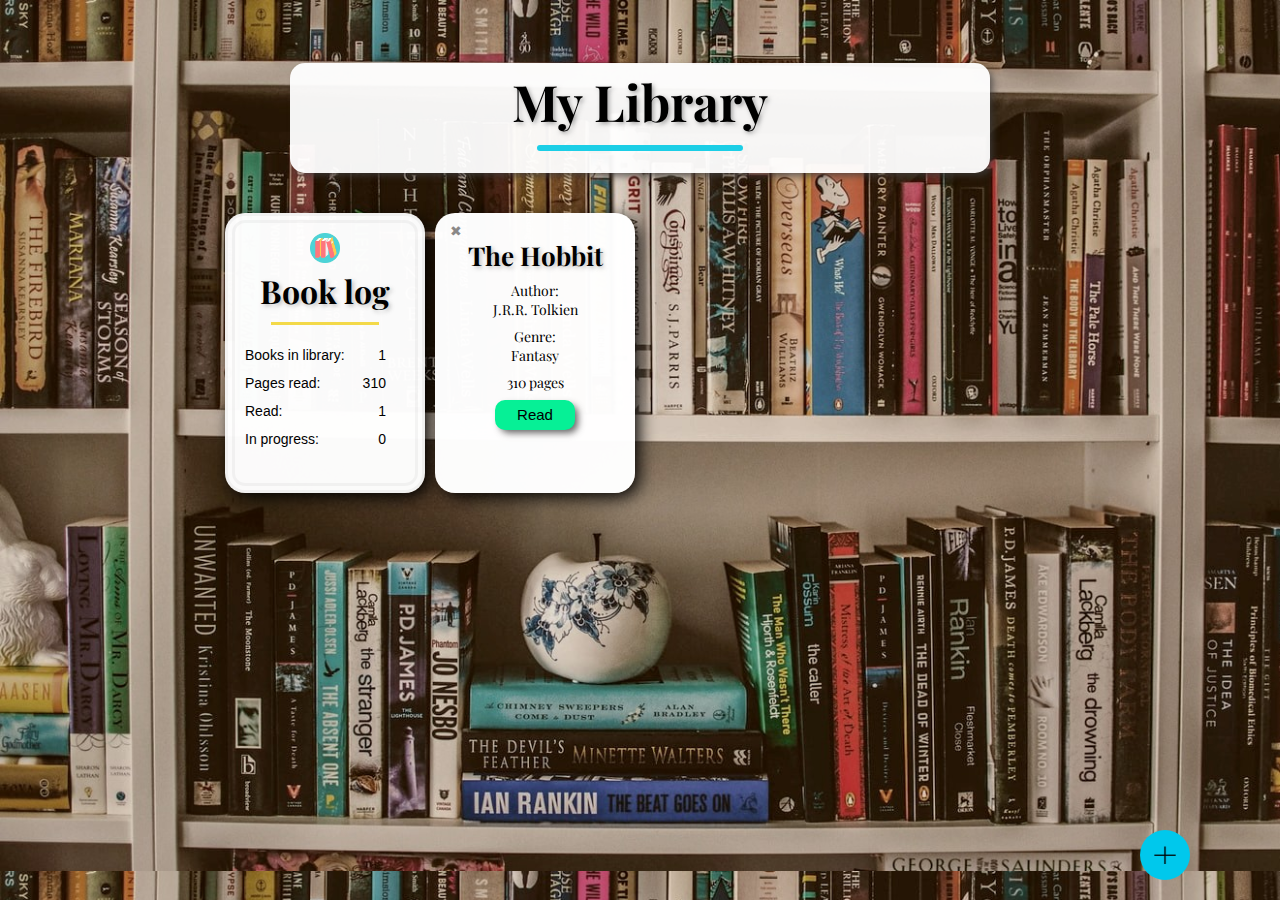
==== commit a4656714: "more media querrys added" ====
--- a/index.html
+++ b/index.html
@@ -1,5 +1,5 @@
-    <!DOCTYPE html>
-    <html lang="en">
+<!DOCTYPE html>
+<html lang="en">
     <head>
         <meta charset="UTF-8" />
         <meta name="viewport" content="width=device-width, initial-scale=1.0" />
@@ -8,130 +8,107 @@
         <link rel="shortcut icon" href="favicon.png" type="image/x-icon">
         <title>Library</title>
     </head>
-    <body>
-
-        
+    <body>        
         <div class="container">
 
-        <br>
+            <br>
 
+            <header>
+                <h1>My Library</h1>
+                <hr class="divider" />
+            </header>       
 
-        <header>
-            <h1>My Library</h1>
-            <hr class="divider" />
-        </header>       
-
-        <div class="open-form-btn">
-            <img src="plus-512.png" alt="plus sign" />
-        </div>
-
-        <div class="library">
-            <div class="grid-container">           
-
-            <div id="book-log" class="book-card ">
-                <div class="lib-logo-container"><img class="logo" src="favicon.png"></div>            
-                <h2>Book log</h2>
-                <hr class="book-log-divider">
-                    <table class="tg">
-                        <tbody>
-                            <tr>
-                                <td>Books in library: </td>
-                                <td class="tg-dvpl"><span class="book-counter"></span></td>
-                            </tr>
-                            <tr>
-                                <td>Pages read: </td>
-                                <td class="tg-dvpl"><span class="pages-counter"></span></td>
-                            </tr>
-                            <tr>
-                                <td>Read: </td>
-                                <td class="tg-dvpl"><span class="read-books-counter"></span></td>
-                            </tr>
-                            <tr>
-                                <td>In progress: </td>
-                                <td class="tg-dvpl"><span class="in-progress-counter"></span></td>
-                            </tr>
-                        </tbody>
-                    </table>            
+            <div class="open-form-btn">
+                <img src="plus-512.png" alt="plus sign" />
             </div>
 
-            <!--This is where the book cards lives-->
+            <div class="library">
+                <div class="grid-container">           
+
+                <div id="book-log" class="book-card ">
+
+                    <div class="lib-logo-container">
+                        <img class="logo" src="favicon.png">
+                    </div>            
+
+                    <h2>Book log</h2>
+                    <hr class="book-log-divider">
+
+                        <table class="tg">
+                            <tbody>
+                                <tr>
+                                    <td>Books in library: </td>
+                                    <td class="tg-dvpl"><span class="book-counter"></span></td>
+                                </tr>
+                                <tr>
+                                    <td>Pages read: </td>
+                                    <td class="tg-dvpl"><span class="pages-counter"></span></td>
+                                </tr>
+                                <tr>
+                                    <td>Read: </td>
+                                    <td class="tg-dvpl"><span class="read-books-counter"></span></td>
+                                </tr>
+                                <tr>
+                                    <td>In progress: </td>
+                                    <td class="tg-dvpl"><span class="in-progress-counter"></span></td>
+                                </tr>
+                            </tbody>
+                        </table>            
+                </div>
+
+                <!--This is where the book cards lives-->
+                </div>
             </div>
 
-        </div>
+            <form>
+                <span class="close-form-btn">&#10006;</span>
+                <h2>Add Book</h2>
+                <hr class="divider"/>
 
-        <form>
-            <span class="close-form-btn">&#10006;</span>
-            <h2>Add Book</h2>
-            <hr class="divider" />
+                    <label for="title" class="text-label">Title:</label>
+                    <br />
+                    <input class="input-field" required type="text" id="title" name="title" value="" />
 
+                    <br/><br/>
 
-                <label for="title" class="text-label">Title:</label>
-                <br />
-                <input class="input-field" required type="text" id="title" name="title" value="" />
-                
+                    <label for="author" class="text-label">Author:</label>
+                    <br />
+                    <input class="input-field" required type="text" id="author" name="author" value="" />
+                    
+                    <br/><br/>
 
-                <br /><br />
+                    <label for="genre" class="text-label">Genre: </label>
+                    <br />
+                    <input class="input-field"  required type="text" id="genre" name="genre" value="" />
+                    
+                    <br/><br/>
 
-                <label for="author" class="text-label">Author:</label>
-                <br />
-                <input class="input-field" required type="text" id="author" name="author" value="" />
-                
+                    <label for="pages" class="text-label">How many pages?</label>
+                    <br/>
+                    <input class="input-field" required type="number" id="pages" name="pages" min="1" max="99999" value="0"/>
 
-                <br /><br />
+                    <br/><br/>
 
-                <label for="genre" class="text-label">Genre: </label>
-                <br />
-                <input class="input-field"  required type="text" id="genre" name="genre" value="" />
-                
+                    <label for="book-read" class="radio-container">Read<input type="radio" checked="checked" name="readingStatus" id="book-read" value="read"/>
+                        <span class="checkmark"></span>
+                    </label>
 
-                <br /><br />
+                    <label for="not-read" class="radio-container">Not read
+                        <input type="radio" name="readingStatus" id="not-read" value="not-read"/>
+                        <span class="checkmark"></span>
+                    </label>
 
-                <label for="pages" class="text-label">How many pages?</label>
-                <br />
+                    <label for="in-progress" class="radio-container"
+                        >In progress
+                        <input type="radio" id="in-progress" name="readingStatus" value="in-progress"/>
+                        <span class="checkmark"></span>
+                    </label>
 
-                <input class="input-field" required type="number" id="pages" name="pages" min="1" max="99999" value="0"/>
-
-
-                <br /><br />
-
-                <label for="book-read" class="radio-container"
-                    >Read
-                    <input
-                    type="radio"
-                    checked="checked"
-                    name="readingStatus"
-                    id="book-read"
-                    value="read"
-                    />
-                    <span class="checkmark"></span>
-                </label>
-                <label for="not-read" class="radio-container"
-                    >Not read
-                    <input
-                    type="radio"
-                    name="readingStatus"
-                    id="not-read"
-                    value="not-read"
-                    />
-                    <span class="checkmark"></span>
-                </label>
-                <label for="in-progress" class="radio-container"
-                    >In progress
-                    <input
-                    type="radio"
-                    id="in-progress"
-                    name="readingStatus"
-                    value="in-progress"
-                    />
-                    <span class="checkmark"></span>
-                </label>
-
-
-            <input type="button" value="Add book" class="book-button" id="add-book-btn"/>
-            <input type="reset" value="Reset" class="book-button" id="reset-btn" />
-        </form>
+                <input type="button" value="Add book" class="forms-book-button" id="add-book-btn"/>
+                <input type="reset" value="Reset" class="forms-book-button" id="reset-btn" />
+            </form>
         </div>
 
         <script src="library.js"></script>
     </body>
-    </html>
+</html>
--- a/styles.css
+++ b/styles.css
@@ -1,14 +1,13 @@
 body {
     font-family: 'Playfair Display', serif;
     height: 95vh;
-
     background-image: url(libr1.jpg);
     background-size: cover;
 }
 
 header {
     text-align: center;
-    margin: auto;
+    margin: 0px auto;
     background-color: rgba(255, 255, 255, 0.952);
     max-width: 700px;
     height: 100px;
@@ -23,10 +22,9 @@
     font-size: 50px;
     margin-bottom: 10px;
     text-shadow: 2px 2px 4px rgba(150, 150, 150, 0.829);
-
-}
-
-/*add book button plus sign image*/
+}
+
+/*open form button, plus sign image*/
 img {
     height: 50px;
     width: 50px;
@@ -58,7 +56,6 @@
     margin-left: 40px;
 }
 
-
 input[type="text"],
 input[type="number"] {
     height: 25px;
@@ -74,7 +71,23 @@
     color: #06d6a0;
 }
 
-/*-------Book logs table elements---------*/
+/*This holds all the content*/
+.container {
+    width: 80%;
+    height: 100%;
+    margin: auto;
+    border-radius: 15px;
+}
+
+.library {
+    text-align: center;
+    margin: 40px auto;
+}
+
+
+/*--------------Book log styles---------------------*/
+
+/*Book logs table elements*/
 .tg {
     margin-top: 15px;
 }
@@ -92,7 +105,7 @@
     vertical-align: top
 }
 
-/*------Another book log elements-----*/
+/*Everything else book log elements*/
 
 .lib-logo-container {
     text-align: center;
@@ -126,29 +139,9 @@
 }
 
 
-/*If user trys to submit book without filling input fields this animation is run in form*/
-.inputs-not-filled {
-    animation: rotation 0.2s 0.1s linear;
-}
-
-/*When form is opened, background is blurred*/
-.filter-on {
-    filter: blur(5px);
-}
-
-/*This holds all the content*/
-.container {
-    width: 80%;
-    height: 100%;
-    margin: auto;
-    border-radius: 15px;
-}
-
-.library {
-    text-align: center;
-    margin: 40px auto;
-}
-
+
+
+/*--------Grid container and book card styles----------*/
 .grid-container {
     margin: 10px auto;
     display: grid;
@@ -160,6 +153,7 @@
 }
 
 .book-card {
+    text-align: left;
     font-size: 14px;
     border-radius: 20px;
     box-shadow: 5px 5px 17px -1px rgb(0, 0, 0);
@@ -172,9 +166,23 @@
 }
 
 .book-card h4 {
-    font-size: 170%;
-    margin-bottom: 10px;
+    font-size: 26px;
+    margin-bottom: 3px;
+    margin-top: 25px;
     text-shadow: 2px 2px 4px rgba(179, 179, 179, 0.829);
+}
+
+
+/*Book card title container*/
+.book-title {
+    text-align: center;
+    width: 80%;
+    height: 20%;
+    margin: auto;
+}
+
+.book-card p {
+    margin: 8px 0;
 }
 
 .book-info {
@@ -195,7 +203,7 @@
     color: black;
 }
 
-/*inside book-card button*/
+/*inside book-card, when pressed. class changes and color changes depending what is the reading status*/
 .reading-status-btn {
     width: 80px;
     height: 30px;
@@ -221,27 +229,6 @@
     animation: rotation 0.5s 0.1s linear;
 }
 
-
-
-@keyframes rotation {
-    25% {
-        transform: rotate(5deg);
-    }
-
-    50% {
-        transform: rotate(0deg);
-    }
-
-    75% {
-        transform: rotate(-5deg);
-    }
-
-    100% {
-        transform: rotate(0deg);
-    }
-}
-
-
 .open-form-btn {
     background-color: rgb(0, 200, 236);
     height: 50px;
@@ -261,7 +248,7 @@
 }
 
 
-/*----------Form------------*/
+/*---------------Form styles----------------------*/
 
 .close-form-btn {
     width: 5%;
@@ -275,7 +262,6 @@
 
 .close-form-btn:hover {
     color: rgb(42, 41, 41);
-
 }
 
 .divider {
@@ -285,12 +271,22 @@
     margin-bottom: 20px;
 }
 
+/*If user trys to submit book without filling input fields this animation is run in form*/
+.inputs-not-filled {
+    animation: rotation 0.2s 0.1s linear;
+}
+
+/*When form is opened, background is blurred*/
+.filter-on {
+    filter: blur(5px);
+}
+
 .text-label {
     margin-left: 50px;
     font-size: 18px;
 }
 
-.book-button {
+.forms-book-button {
     margin-top: 10px;
     width: 100px;
     height: 50px;
@@ -301,10 +297,9 @@
     transition-duration: 0.5s;
 }
 
-.book-button:hover {
+.forms-book-button:hover {
     transform: scale(1.1);
 }
-
 
 /* The radio button container */
 .radio-container {
@@ -349,9 +344,6 @@
     background-color: rgb(53, 215, 243);
 }
 
-
-
-
 #add-book-btn {
     margin-left: 100px;
     background-color: rgb(8, 202, 236);
@@ -370,10 +362,30 @@
     background-color: #06f096;
 }
 
+/*-----------Animation, to Form and reading status:hover-------------*/
+@keyframes rotation {
+    25% {
+        transform: rotate(5deg);
+    }
+
+    50% {
+        transform: rotate(0deg);
+    }
+
+    75% {
+        transform: rotate(-5deg);
+    }
+
+    100% {
+        transform: rotate(0deg);
+    }
+}
+
+/*-------------Media Querrys------------------------------------*/
+
 @media screen and (max-width: 1400px) {
     .grid-container {
         grid-template-columns: repeat(4, 200px);
-
     }
 }
 
@@ -381,13 +393,10 @@
 @media screen and (max-width: 1100px) and (min-width: 950px) {
     .grid-container {
         grid-template-columns: repeat(3, 200px);
-
-    }
-
+    }
 }
 
 @media only screen and (max-width: 950px) {
-
     .open-form-btn {
         top: 20px;
         right: 0px;
@@ -404,16 +413,12 @@
 }
 
 @media only screen and (max-width: 720px) {
-
     .grid-container {
         grid-template-columns: repeat(2, 200px);
     }
-
-
 }
 
 @media only screen and (max-width: 570px) {
-
     form {
         width: 330px;
     }
@@ -424,22 +429,31 @@
 
     #reset-btn {
         margin-left: 20px;
-
     }
 
     .grid-container {
         grid-template-columns: repeat(2, 180px);
     }
-
 }
 
 @media only screen and (max-width: 530px) {
+    header {
+        width: 300px;
+    }
+    
+    header  h1{
+        margin-top: 10px;
+    }
+
+    .library {
+        padding-bottom: 50px;
+    }
+    
     .grid-container {
         grid-template-columns: repeat(1, 200px);
         justify-content: center;
     }
 
-
     #book-log {
         font-size: 0.9em;
     }
